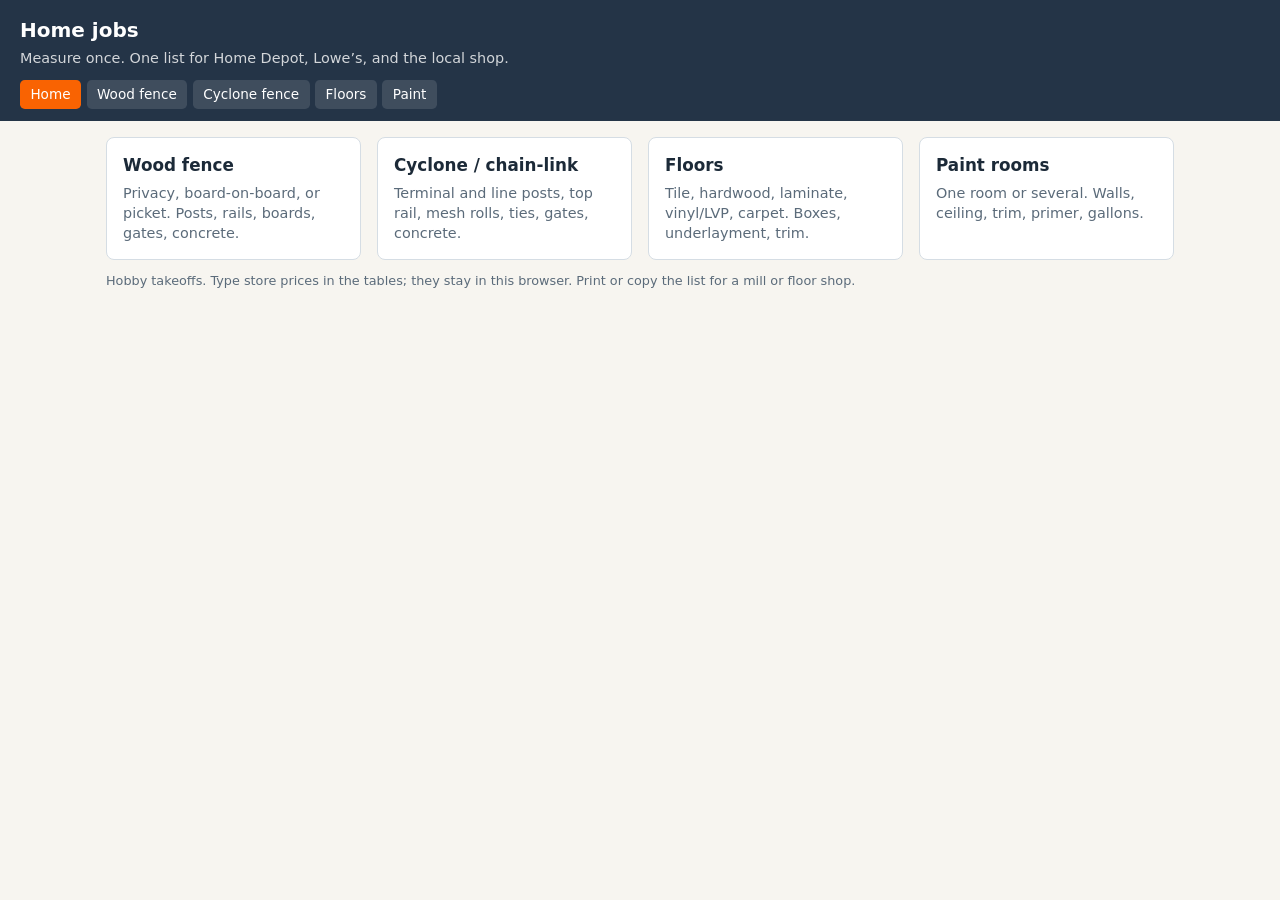
==== index.html @ d181517a "Add files via upload" ====
<!DOCTYPE html>
<html lang="en">
<head>
  <meta charset="utf-8">
  <meta name="viewport" content="width=device-width, initial-scale=1">
  <title>Home jobs — lists for HD, Lowe’s, local shops</title>
  <link rel="stylesheet" href="styles.css">
</head>
<body>
  <header>
    <h1>Home jobs</h1>
    <p>Measure once. One list for Home Depot, Lowe’s, and the local shop.</p>
    <nav>
      <a class="active" href="index.html">Home</a>
      <a href="fence.html">Wood fence</a>
      <a href="chainlink.html">Cyclone fence</a>
      <a href="flooring.html">Floors</a>
      <a href="paint.html">Paint</a>
    </nav>
  </header>
  <div class="wrap">
    <div class="cards">
      <a class="card" href="fence.html">
        <h2>Wood fence</h2>
        <p>Privacy, board-on-board, or picket. Posts, rails, boards, gates, concrete.</p>
      </a>
      <a class="card" href="chainlink.html">
        <h2>Cyclone / chain-link</h2>
        <p>Terminal and line posts, top rail, mesh rolls, ties, gates, concrete.</p>
      </a>
      <a class="card" href="flooring.html">
        <h2>Floors</h2>
        <p>Tile, hardwood, laminate, vinyl/LVP, carpet. Boxes, underlayment, trim.</p>
      </a>
      <a class="card" href="paint.html">
        <h2>Paint rooms</h2>
        <p>One room or several. Walls, ceiling, trim, primer, gallons.</p>
      </a>
    </div>
    <p class="hint">Hobby takeoffs. Type store prices in the tables; they stay in this browser. Print or copy the list for a mill or floor shop.</p>
  </div>
</body>
</html>
---- styles.css ----
:root {
  --ink: #1c2a38;
  --muted: #5b6b7a;
  --line: #d5dde4;
  --hd: #f96302;
  --lowes: #0471af;
  --mill: #2e7d32;
  --paper: #f7f5f0;
}
* { box-sizing: border-box; }
body {
  margin: 0;
  font: 16px/1.4 "Segoe UI", system-ui, sans-serif;
  color: var(--ink);
  background: var(--paper);
}
header {
  background: #243447;
  color: #fff;
  padding: 1rem 1.25rem 0;
}
header h1 { margin: 0; font-size: 1.25rem; font-weight: 650; }
header p { margin: .25rem 0 .75rem; opacity: .8; font-size: .9rem; }
nav {
  display: flex;
  flex-wrap: wrap;
  gap: .35rem;
  padding-bottom: .75rem;
}
nav a {
  color: #fff;
  text-decoration: none;
  font-size: .85rem;
  padding: .3rem .65rem;
  border-radius: .3rem;
  background: rgba(255,255,255,.12);
}
nav a:hover, nav a.active { background: #f96302; }
.wrap { max-width: 1100px; margin: 0 auto; padding: 1rem; }
.grid {
  display: grid;
  grid-template-columns: 1fr 1fr;
  gap: 1rem;
}
@media (max-width: 800px) { .grid { grid-template-columns: 1fr; } }
fieldset {
  border: 1px solid var(--line);
  background: #fff;
  border-radius: .5rem;
  padding: .75rem 1rem 1rem;
}
legend { font-weight: 650; padding: 0 .35rem; }
label { display: block; font-size: .8rem; color: var(--muted); margin: .55rem 0 .15rem; }
input, select, textarea {
  width: 100%;
  padding: .4rem .5rem;
  border: 1px solid var(--line);
  border-radius: .3rem;
  font: inherit;
}
.row2 { display: grid; grid-template-columns: 1fr 1fr; gap: .6rem; }
.row3 { display: grid; grid-template-columns: 1fr 1fr 1fr; gap: .5rem; }
.hint { font-size: .8rem; color: var(--muted); margin-top: .75rem; }
table { width: 100%; border-collapse: collapse; background: #fff; }
th, td { border-bottom: 1px solid var(--line); padding: .45rem .5rem; text-align: left; font-size: .92rem; vertical-align: top; }
th { background: #eef2f6; font-size: .75rem; text-transform: uppercase; letter-spacing: .04em; }
td.num, th.num { text-align: right; white-space: nowrap; }
.col-hd { color: var(--hd); }
.col-lw { color: var(--lowes); }
.col-ml { color: var(--mill); }
input.price { width: 5.5rem; text-align: right; padding: .2rem .3rem; }
.totals { display: flex; gap: 1rem; flex-wrap: wrap; margin: 1rem 0; }
.tot {
  flex: 1;
  min-width: 10rem;
  background: #fff;
  border: 1px solid var(--line);
  border-radius: .5rem;
  padding: .75rem 1rem;
}
.tot b { display: block; font-size: 1.35rem; }
.tot.hd b { color: var(--hd); }
.tot.lw b { color: var(--lowes); }
.tot.ml b { color: var(--mill); }
.win { font-weight: 700; }
.actions { display: flex; gap: .5rem; flex-wrap: wrap; margin: 1rem 0; }
button, .btn {
  background: #243447;
  color: #fff;
  border: 0;
  border-radius: .35rem;
  padding: .5rem .9rem;
  font: inherit;
  cursor: pointer;
}
button.ghost { background: #fff; color: var(--ink); border: 1px solid var(--line); }
.notes { white-space: pre-wrap; background: #fff; border: 1px dashed var(--line); padding: .75rem 1rem; border-radius: .5rem; font-size: .9rem; }
.cards { display: grid; grid-template-columns: repeat(auto-fill, minmax(220px, 1fr)); gap: 1rem; }
.card {
  display: block;
  background: #fff;
  border: 1px solid var(--line);
  border-radius: .5rem;
  padding: 1rem;
  text-decoration: none;
  color: inherit;
}
.card h2 { margin: 0 0 .35rem; font-size: 1.05rem; }
.card p { margin: 0; color: var(--muted); font-size: .9rem; }
.room {
  border: 1px solid var(--line);
  border-radius: .4rem;
  padding: .6rem;
  margin-top: .6rem;
  background: #fafafa;
}
.room h3 { margin: 0 0 .4rem; font-size: .95rem; display: flex; justify-content: space-between; }
footer { color: var(--muted); font-size: .8rem; margin: 1.5rem 0; }
@media print {
  header, .no-print, footer, nav { display: none !important; }
  body { background: #fff; }
  fieldset { break-inside: avoid; }
}
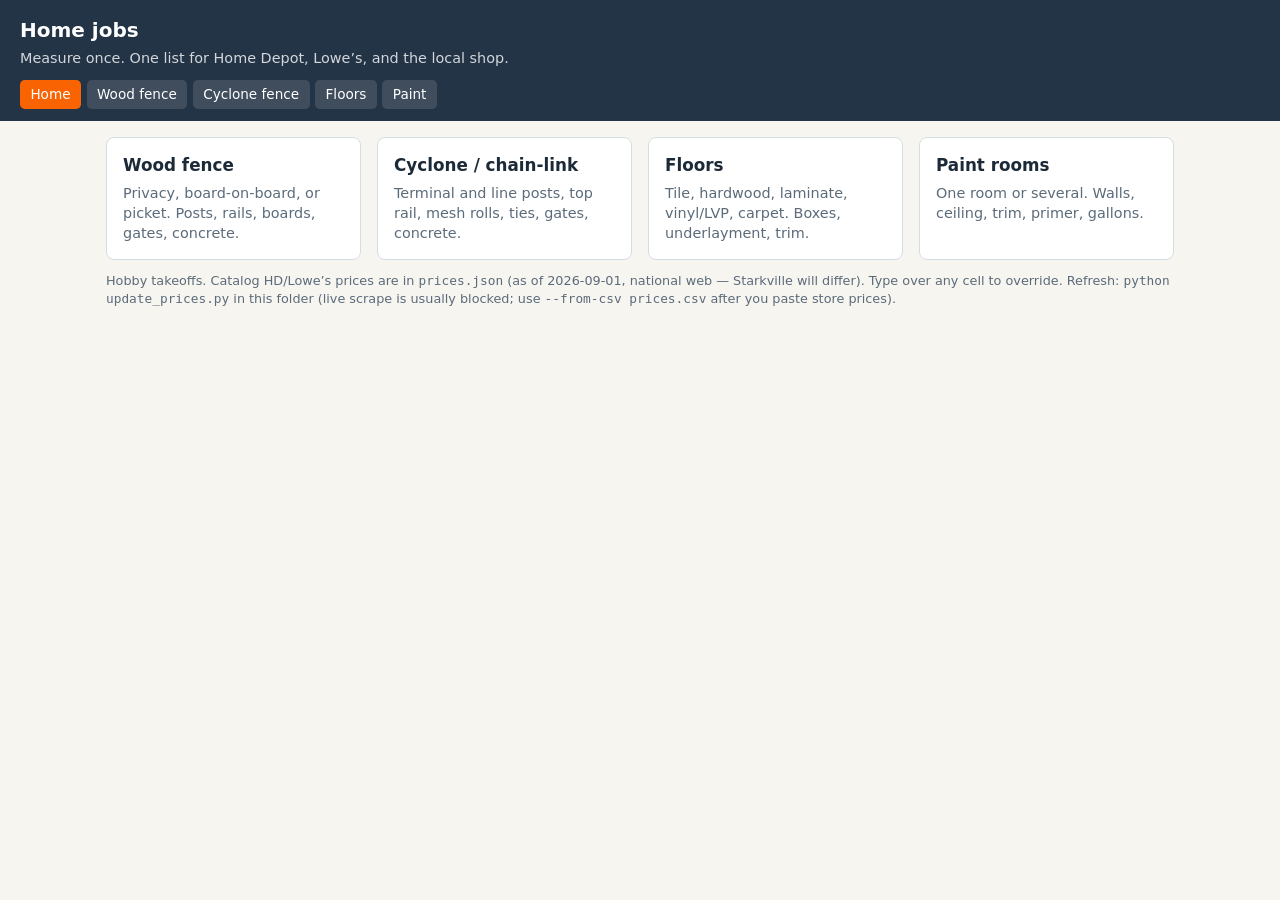
==== commit cdb452fd: "Add files via upload" ====
--- a/index.html
+++ b/index.html
@@ -37,7 +37,7 @@
         <p>One room or several. Walls, ceiling, trim, primer, gallons.</p>
       </a>
     </div>
-    <p class="hint">Hobby takeoffs. Type store prices in the tables; they stay in this browser. Print or copy the list for a mill or floor shop.</p>
+    <p class="hint">Hobby takeoffs. Catalog HD/Lowe’s prices are in <code>prices.json</code> (as of 2026-09-01, national web — Starkville will differ). Type over any cell to override. Refresh: <code>python update_prices.py</code> in this folder (live scrape is usually blocked; use <code>--from-csv prices.csv</code> after you paste store prices).</p>
   </div>
 </body>
 </html>
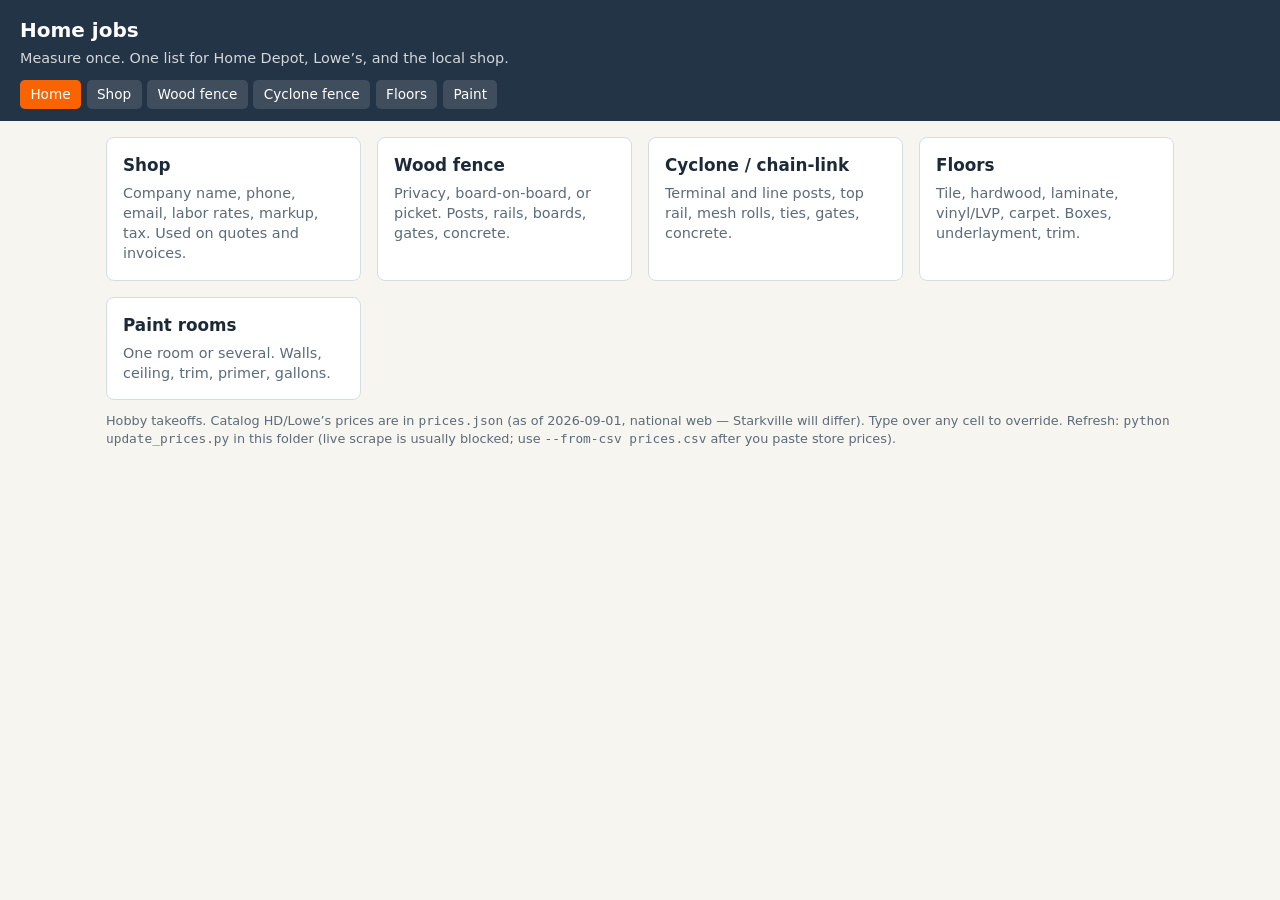
==== commit d95ea380: "Add files via upload" ====
--- a/index.html
+++ b/index.html
@@ -12,6 +12,7 @@
     <p>Measure once. One list for Home Depot, Lowe’s, and the local shop.</p>
     <nav>
       <a class="active" href="index.html">Home</a>
+      <a href="shop.html">Shop</a>
       <a href="fence.html">Wood fence</a>
       <a href="chainlink.html">Cyclone fence</a>
       <a href="flooring.html">Floors</a>
@@ -20,6 +21,10 @@
   </header>
   <div class="wrap">
     <div class="cards">
+      <a class="card" href="shop.html">
+        <h2>Shop</h2>
+        <p>Company name, phone, email, labor rates, markup, tax. Used on quotes and invoices.</p>
+      </a>
       <a class="card" href="fence.html">
         <h2>Wood fence</h2>
         <p>Privacy, board-on-board, or picket. Posts, rails, boards, gates, concrete.</p>
--- a/styles.css
+++ b/styles.css
@@ -116,8 +116,33 @@
 }
 .room h3 { margin: 0 0 .4rem; font-size: .95rem; display: flex; justify-content: space-between; }
 footer { color: var(--muted); font-size: .8rem; margin: 1.5rem 0; }
+.tabs { display: flex; gap: .35rem; flex-wrap: wrap; margin: 1.25rem 0 .5rem; }
+.tabs button.active { background: #f96302; }
+.doc {
+  background: #fff;
+  border: 1px solid var(--line);
+  border-radius: .5rem;
+  padding: 1.25rem 1.5rem;
+  margin-bottom: 1rem;
+}
+.doc-head { display: flex; justify-content: space-between; gap: 1rem; flex-wrap: wrap; border-bottom: 3px solid #243447; padding-bottom: .75rem; margin-bottom: 1rem; }
+.doc-head h2 { margin: 0 0 .2rem; font-size: 1.4rem; }
+.doc-meta { font-size: .9rem; color: var(--muted); }
+.doc-parties { display: grid; grid-template-columns: 1fr 1fr; gap: 1rem; margin-bottom: 1rem; }
+.doc table { margin: .5rem 0; }
+.doc .sum { width: 16rem; margin-left: auto; }
+.doc .sum td { border: 0; padding: .2rem 0; }
+.doc .grand { font-size: 1.15rem; font-weight: 700; }
+.panel { display: none; }
+.panel.show { display: block; }
 @media print {
-  header, .no-print, footer, nav { display: none !important; }
+  header, .no-print, footer, nav, .tabs, #priceAsOf { display: none !important; }
   body { background: #fff; }
   fieldset { break-inside: avoid; }
+  body.print-pull #docsRoot, body.print-quote #list, body.print-invoice #list,
+  body.print-quote #totals, body.print-invoice #totals, body.print-quote #notes, body.print-invoice #notes { display: none !important; }
+  body.print-pull .doc-quote, body.print-pull .doc-invoice { display: none !important; }
+  body.print-quote .doc-pull, body.print-quote .doc-invoice { display: none !important; }
+  body.print-invoice .doc-pull, body.print-invoice .doc-quote { display: none !important; }
+  .doc { border: 0; }
 }
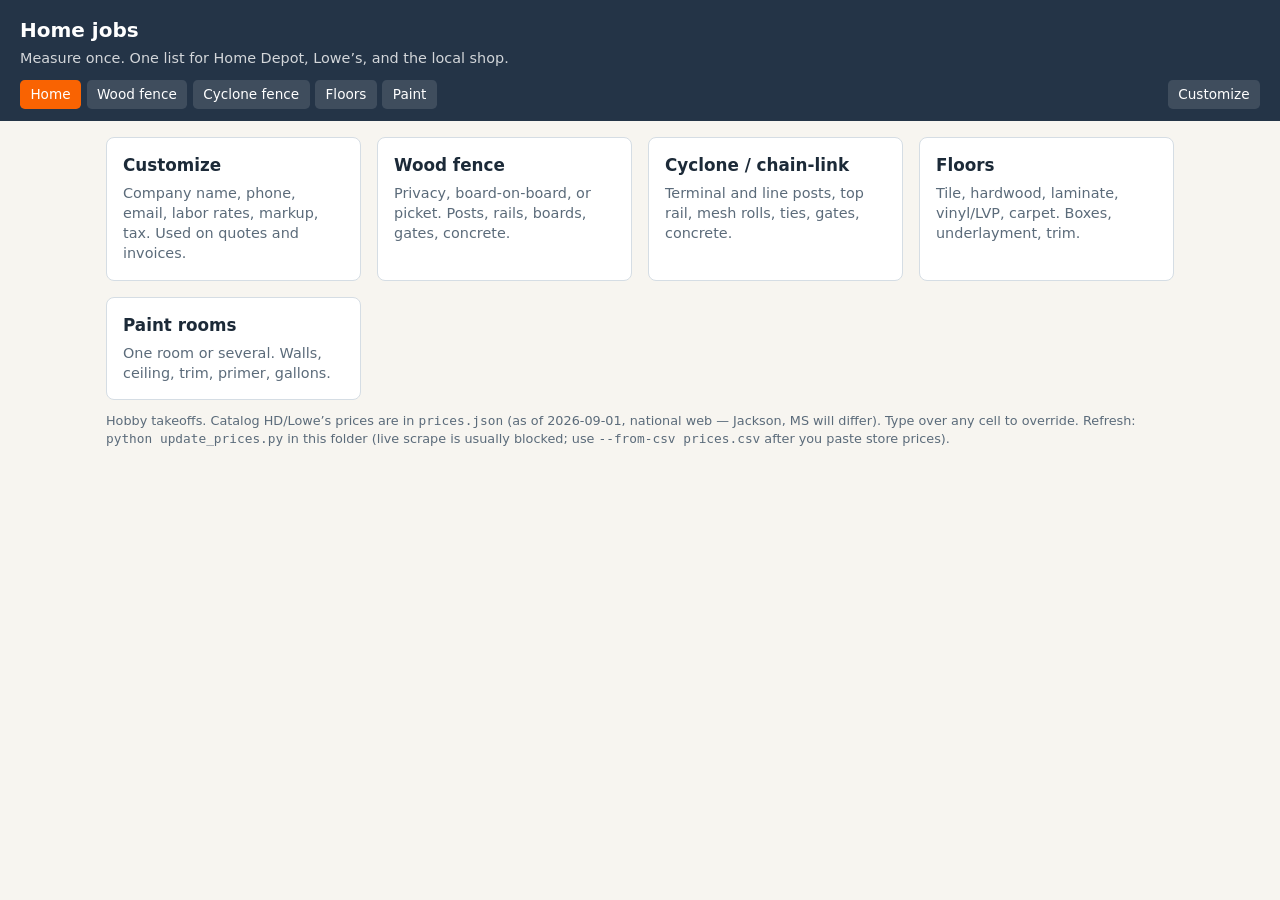
==== commit 12282eaa: "Add files via upload" ====
--- a/index.html
+++ b/index.html
@@ -12,17 +12,17 @@
     <p>Measure once. One list for Home Depot, Lowe’s, and the local shop.</p>
     <nav>
       <a class="active" href="index.html">Home</a>
-      <a href="shop.html">Shop</a>
       <a href="fence.html">Wood fence</a>
       <a href="chainlink.html">Cyclone fence</a>
       <a href="flooring.html">Floors</a>
       <a href="paint.html">Paint</a>
+      <a class="nav-end" href="shop.html">Customize</a>
     </nav>
   </header>
   <div class="wrap">
     <div class="cards">
       <a class="card" href="shop.html">
-        <h2>Shop</h2>
+        <h2>Customize</h2>
         <p>Company name, phone, email, labor rates, markup, tax. Used on quotes and invoices.</p>
       </a>
       <a class="card" href="fence.html">
@@ -42,7 +42,7 @@
         <p>One room or several. Walls, ceiling, trim, primer, gallons.</p>
       </a>
     </div>
-    <p class="hint">Hobby takeoffs. Catalog HD/Lowe’s prices are in <code>prices.json</code> (as of 2026-09-01, national web — Starkville will differ). Type over any cell to override. Refresh: <code>python update_prices.py</code> in this folder (live scrape is usually blocked; use <code>--from-csv prices.csv</code> after you paste store prices).</p>
+    <p class="hint">Hobby takeoffs. Catalog HD/Lowe’s prices are in <code>prices.json</code> (as of 2026-09-01, national web — Jackson, MS will differ). Type over any cell to override. Refresh: <code>python update_prices.py</code> in this folder (live scrape is usually blocked; use <code>--from-csv prices.csv</code> after you paste store prices).</p>
   </div>
 </body>
 </html>
--- a/styles.css
+++ b/styles.css
@@ -36,6 +36,7 @@
   background: rgba(255,255,255,.12);
 }
 nav a:hover, nav a.active { background: #f96302; }
+nav a.nav-end { margin-left: auto; }
 .wrap { max-width: 1100px; margin: 0 auto; padding: 1rem; }
 .grid {
   display: grid;
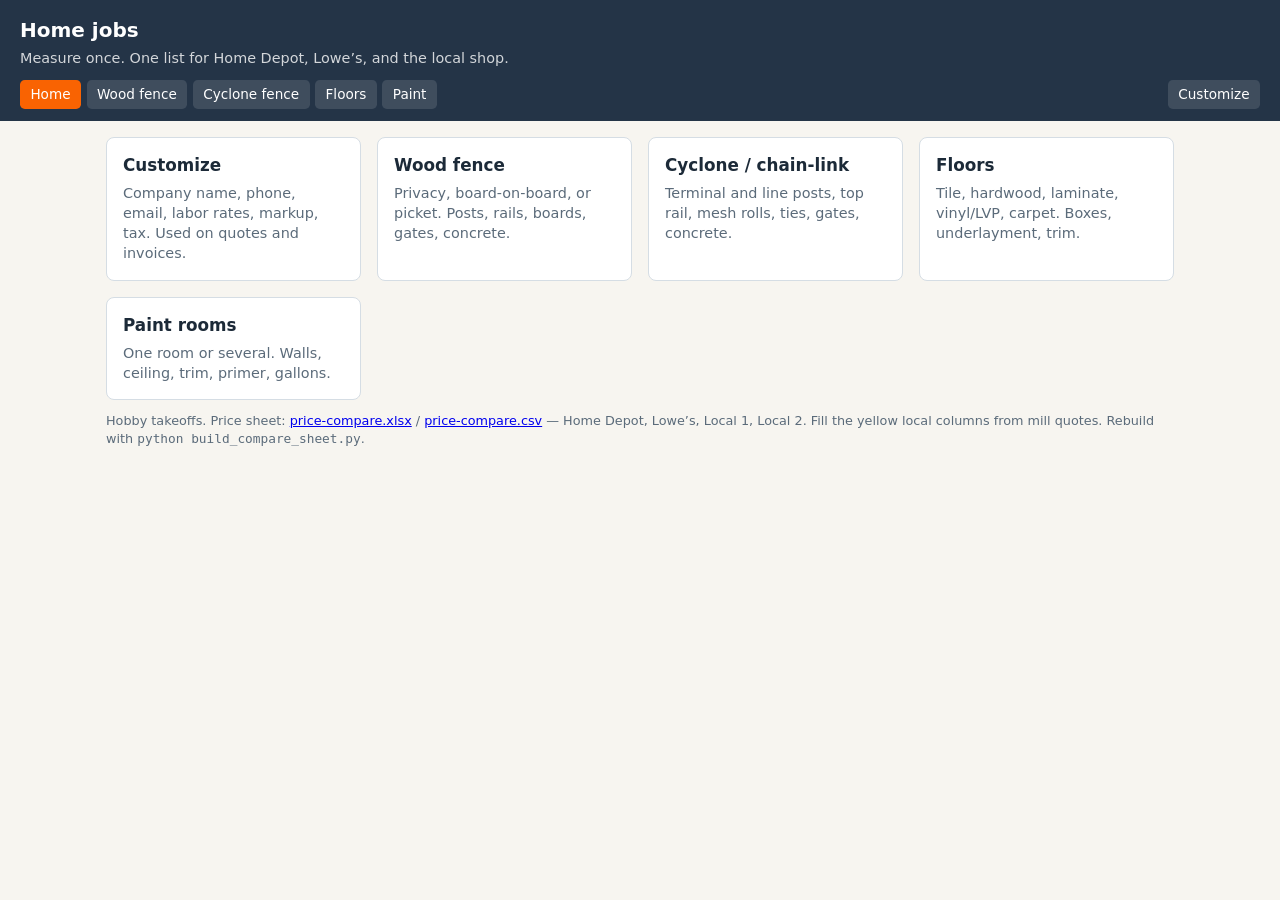
==== commit 0e90e16d: "Add files via upload" ====
--- a/index.html
+++ b/index.html
@@ -42,7 +42,7 @@
         <p>One room or several. Walls, ceiling, trim, primer, gallons.</p>
       </a>
     </div>
-    <p class="hint">Hobby takeoffs. Catalog HD/Lowe’s prices are in <code>prices.json</code> (as of 2026-09-01, national web — Jackson, MS will differ). Type over any cell to override. Refresh: <code>python update_prices.py</code> in this folder (live scrape is usually blocked; use <code>--from-csv prices.csv</code> after you paste store prices).</p>
+    <p class="hint">Hobby takeoffs. Price sheet: <a href="price-compare.xlsx">price-compare.xlsx</a> / <a href="price-compare.csv">price-compare.csv</a> — Home Depot, Lowe’s, Local 1, Local 2. Fill the yellow local columns from mill quotes. Rebuild with <code>python build_compare_sheet.py</code>.</p>
   </div>
 </body>
 </html>
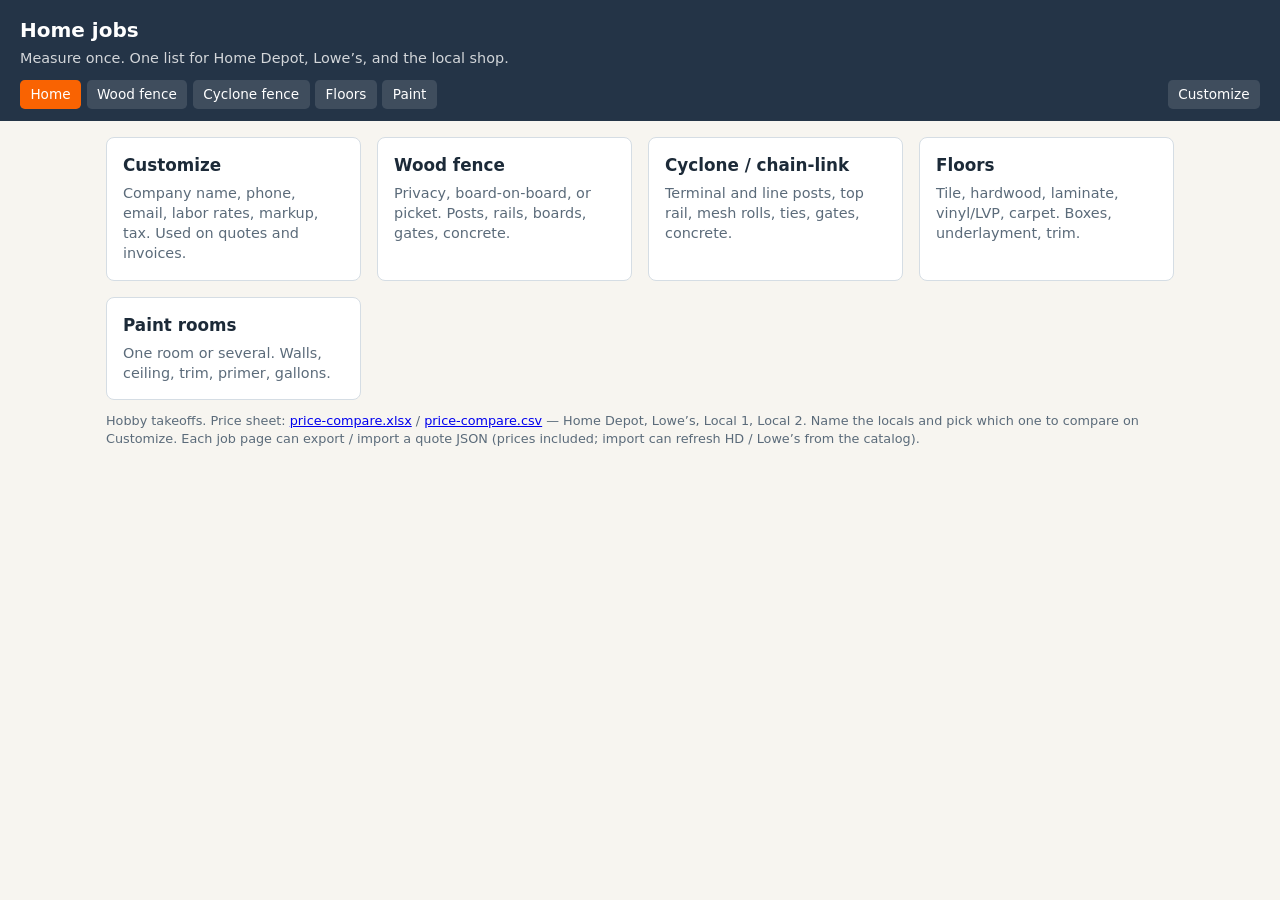
==== commit 02f8b4e7: "Add files via upload Fixed local pricing" ====
--- a/index.html
+++ b/index.html
@@ -42,7 +42,7 @@
         <p>One room or several. Walls, ceiling, trim, primer, gallons.</p>
       </a>
     </div>
-    <p class="hint">Hobby takeoffs. Price sheet: <a href="price-compare.xlsx">price-compare.xlsx</a> / <a href="price-compare.csv">price-compare.csv</a> — Home Depot, Lowe’s, Local 1, Local 2. Fill the yellow local columns from mill quotes. Rebuild with <code>python build_compare_sheet.py</code>.</p>
+    <p class="hint">Hobby takeoffs. Price sheet: <a href="price-compare.xlsx">price-compare.xlsx</a> / <a href="price-compare.csv">price-compare.csv</a> — Home Depot, Lowe’s, Local 1, Local 2. Name the locals and pick which one to compare on Customize. Each job page can export / import a quote JSON (prices included; import can refresh HD / Lowe’s from the catalog).</p>
   </div>
 </body>
 </html>
